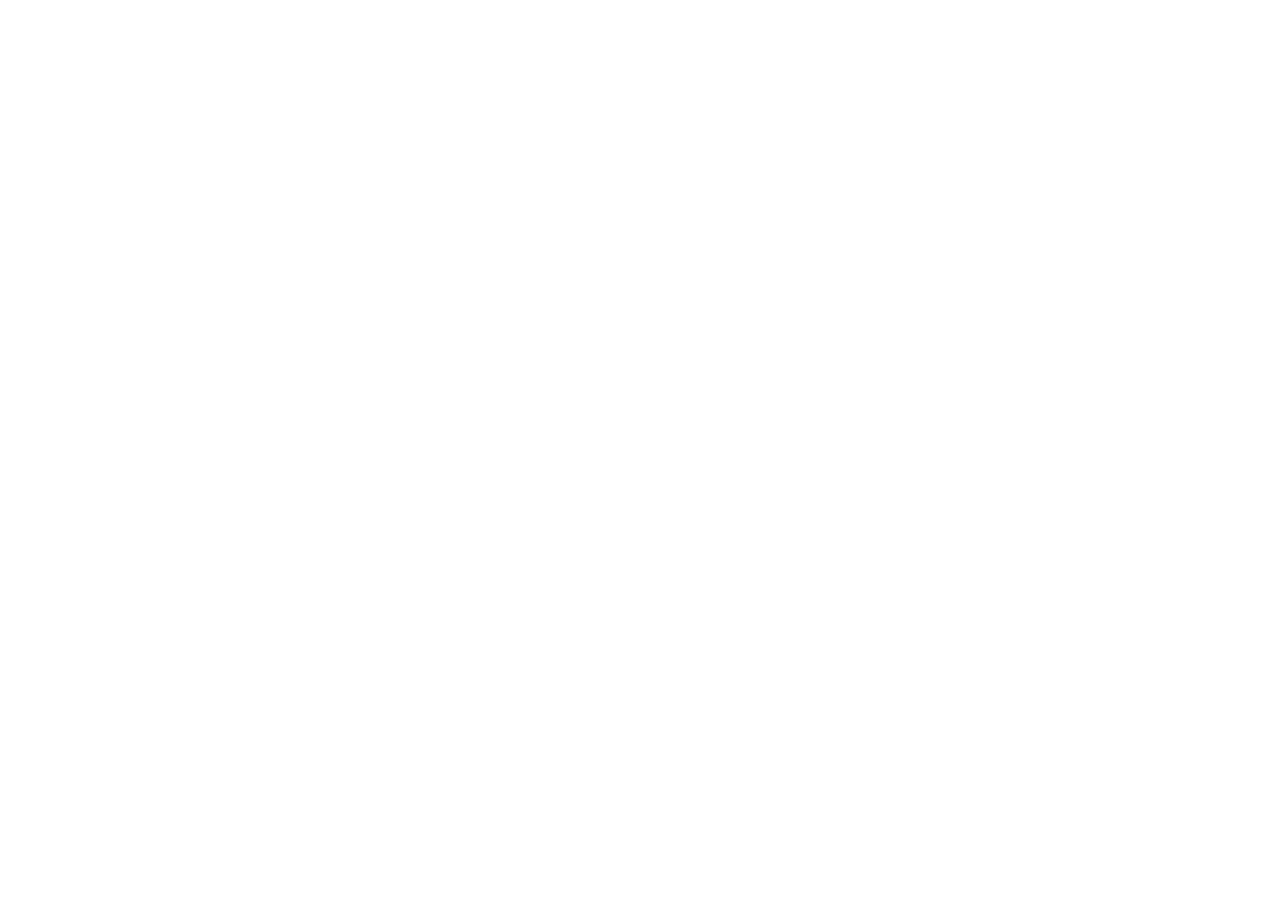
==== albums/nten.html @ c08fbf71 "Rename 1989.html to nten.html" ====
<!DOCTYPE html>
<html lang="en">
<head>
    <meta charset="UTF-8" />
    <meta name="viewport" content="width=device-width, initial-scale=1.0" />
    <link href="https://cdn.jsdelivr.net/npm/bootstrap@5.3.3/dist/css/bootstrap.min.css" rel="stylesheet" 
    integrity="sha384-QWTKZyjpPEjISv5WaRU9OFeRpok6YctnYmDr5pNlyT2bRjXh0JMhjY6hW+ALEwIH" crossorigin="anonymous">
    <link rel="stylesheet" href="../css/style.css">
    <title>1989</title>
    <script src="../js/index.js" defer></script>
    <script src="https://cdn.jsdelivr.net/npm/bootstrap@5.3.3/dist/js/bootstrap.bundle.min.js" 
    integrity="sha384-YvpcrYf0tY3lHB60NNkmXc5s9fDVZLESaAA55NDzOxhy9GkcIdslK1eN7N6jIeHz" crossorigin="anonymous" defer></script>
</head>
<body class="album" id="_1989">
    <!-- <header>1989</header>
    <div class="main">
      <div class="container">
        <h1>General Information</h1>
        <div class="geninfo">
          <img src="img/1989/1989.png" />
          <ul>
            <li><strong>Release date:</strong> October 27, 2014</li>
            <li><strong>Number of songs:</strong> 13</li>
            <li><strong>Genre:</strong> Dance-pop, synth-pop, soft rock, dream-pop</li>
            <li><strong>Label:</strong> Big Machine Records</li>
            <li><strong>Producers:</strong> Taylor Swift & Max Martin <span>(executive producers)</span>, Shellback, Ryan Tedder, Noel Zancanella, Ali Payami, Jack Antonoff, Mattman & Robin, Nathan Chapman, Imogen Heap</li>
          </ul>
        </div>
        <div class="add">
          <figure>
            <img src="img/1989/1989int.png">
            <figcaption><strong>Standard <span>(International)</span></strong></figcaption>
          </figure>
          <figure>
            <img src="img/1989/1989dlx.png">
            <figcaption><strong>Deluxe <span>(US)</span></strong></figcaption>
            <figcaption>Number of songs: 19</figcaption>
          </figure>
          <figure>
            <img src="img/1989/1989dlxint.png">
            <figcaption><strong>Deluxe <span>(International)</span></strong></figcaption>
            <figcaption>Number of songs: 19</figcaption>
          </figure>
        </div>
        <h2>Singles</h2>
      <div class="singles">
        <figure>
          <img src="img/1989/shake.png" />
          <a href="">Shake It Off</span></a>
          <p>August 19, 2014</p>
          <ul>
            <li><a href="https://www.youtube.com/watch?v=nfWlot6h_JM">Music Video</a></li>
          </ul>
        </figure>
        <figure>
            <img src="img/1989/ootw.png" />
            <a href="">Out Of The Woods</a>
            <p>October 14, 2014 <span>(as a promotional single)</span></p>
            <p>January 19, 2016 <span>(as an album's sixth single)</span></p>
            <ul>
                <li><a href="https://www.youtube.com/watch?v=JLf9q36UsBk">Music Video</a></li>
              </ul>
        </figure>
        <figure>
            <img src="img/1989/wtny.png" />
            <a href="">Welcome To New York <span>(promotional single)</span></a>
            <p>October 20, 2014</p>
        </figure>
        <figure>
            <img src="img/1989/blank.png" />
            <a href="">Blank Space</a>
            <p>November 10, 2014</p>
            <ul>
                <li><a href="https://www.youtube.com/watch?v=e-ORhEE9VVg">Music Video</a></li>
              </ul>
        </figure>
        <figure>
            <img src="img/1989/style.png" />
            <a href="">Style</a>
            <p>February 9, 2015</p>
            <ul>
                <li><a href="https://www.youtube.com/watch?v=-CmadmM5cOk">Music Video</a></li>
              </ul>
        </figure>
        <figure>
            <img src="img/1989/1989dlx.png" />
            <a href="">Wonderland <span>(promotional single)</span></a>
            <p>March 3, 2015</p>
        </figure>
        <figure>
            <img src="img/1989/1989dlx.png" />
            <a href="">You Are In Love <span>(promotional single)</span></a>
            <p>March 3, 2015</p>
        </figure>
        <figure>
            <img src="img/1989/new.png" />
            <a href="">New Romantics</a>
            <p>March 3, 2015 <span>(as a promotional single)</span></p>
            <p>February 23, 2016 <span>(as an album's seventh single)</span></p>
            <ul>
                <li><a href="https://www.youtube.com/watch?v=wyK7YuwUWsU">Music Video</a></li>
              </ul>
        </figure>
        <figure>
            <img src="img/1989/bad.png" />
            <a href="">Bad Blood</span></a>
            <p>May 17, 2015</p>
            <ul>
              <li><a href="https://www.youtube.com/watch?v=QcIy9NiNbmo">Music Video</a></li>
            </ul>
        </figure>
        <figure>
            <img src="img/1989/wildest.png" />
            <a href="">Wildest Dreams</a>
            <p>August 31, 2015</p>
            <ul>
                <li><a href="https://www.youtube.com/watch?v=-CmadmM5cOk">Music Video</a></li>
              </ul>
        </figure>
      </div>
      <h2>Remixes & other versions</h2>
        <div class="singles">
            <figure>
                <img src="img/1989/1989dlx.png" />
                <a href="">I Know Places <span>(Voice Memo)</span></a>
                <p>October 27, 2014</p>
            </figure>
            <figure>
                <img src="img/1989/1989dlx.png" />
                <a href="">I Wish You Would <span>(Voice Memo)</span></a>
                <p>October 27, 2014</p>
              </figure>
              <figure>
                <img src="img/1989/1989dlx.png" />
                <a href="">Blank Space <span>(Voice Memo)</span></a>
                <p>October 27, 2014</p>
              </figure>
              <figure>
                <img src="img/1989/wildremix.png" />
                <a href="">Wildest Dreams <span>(R3hab Remix)</span></a>
                <p>October 15, 2015</p>
              </figure>
        </div>
        <h1>Taylor's Version</h1>
        <div class="geninfo">
          <img src="img/1989/1989tv.png" />
          <ul>
            <li><strong>Release date:</strong> October 27, 2023</li>
            <li><strong>Number of songs:</strong> 21</li>
            <li><strong>Genre:</strong> Dance-pop, synth-pop, soft rock, dream-pop</li>
            <li><strong>Label:</strong> Republic Records</li>
            <li><strong>Producers:</strong> NDA</li>
          </ul>
        </div>
        <div class="add">
          <figure>
            <img src="img/1989/1989tvsun.png">
            <figcaption><strong>Sunrise Boulevard Yellow Edition</strong></figcaption>
          </figure>
          <figure>
            <img src="img/1989/1989tvaqua.png">
            <figcaption><strong>Aquamarine Green Edition</strong></figcaption>
          </figure>
        </div>
        <h2>Singles</h2>
        <div class="singles">
            <figure>
                <img src="img/1989/wildtv.png" />
                <a href="">Wildest Dreams <span>(promotional single)</span></a>
                <p>September 17, 2021</p>
            </figure>
            <figure>
                <img src="img/1989/thistv.png" />
                <a href="">This Love <span>(promotional single)</span></a>
                <p>May 6, 2022</p>
                <ul>
                  <li><a href="https://www.youtube.com/watch?v=mvxQYPR4lmU">Lyric Video</a></li>
                </ul>
            </figure>
        </div>
        <h1>Tracklist</h1>
          <div class="tracks"></div>
      </div>
    </div> -->
</body>
</html>
---- css/style.css ----
@import url('fonts.css');
@import url('reset.css');

* {
    color: white;
    text-align: center;
}
a {
    color: white;
    text-decoration: none;
}
#main .row > * {
    padding: 0;
    flex: 1 0 auto;
}

.accordion {
    --bs-accordion-bg: none;
    --bs-accordion-border-color: none;
    --bs-accordion-border-width: none;
    --bs-accordion-border-radius: none;
    --bs-accordion-btn-color: white;
    --bs-accordion-active-color: white;
    --bs-accordion-active-bg: none;
    --bs-accordion-btn-focus-box-shadow: none;
    margin-bottom: 1em;
}
.accordion-header {
    cursor: pointer;
}
.accordion-button {
    font-size: inherit;
}

.album-card {
    display: flex;
    flex-direction: column;
}
.album-card img {
    width: 320px;
    margin: 50px auto 30px auto;
    transition-duration: .5s;
}
.album-card img:hover {
    transform: scale(0.85);
}

#main section,
.album h1 {
    font-size: 1.6em;
}
#main section div {
    transition: border-color .2s;
}
#main h1,
.album header {
    height: 68px;
    text-shadow: 2px 2px 2px black;
}
#main .red h1,
#main ._1989 h1, 
#main .lover h1,
#main .folklore h1, 
#main .evermore h1 {
    text-shadow: 2px 2px 2px rgba(0, 0, 0, .5);
}
#main .ttpd h1 {
    text-shadow: none;
}
#main h1,
.album h1 {
    padding: 0.7em 0;
}
#main a {
    display: block;
    width: 50%;
    border-bottom: 3px solid rgba(0,0,0,.1);
    border-radius: 5px;
    padding: 7px;
    margin: 0 auto 1em auto;
    transition-duration: .1s;
    font-family: 'NeueHaasDisplay';
    background-color: rgba(0,0,0,.1);
    position: relative;
}
#main .taylor-swift h1 {
    font-size: 0.9em;
    padding: 1em 0;
}
#main .fearless h1 {
    font-weight: 200;
    text-transform: uppercase;
}
#main .speak-now h1 {
    padding: 1.5em 0 0 0; 
}
#main .red h1 {
    text-transform: uppercase;
    font-size: 1.4em;
    letter-spacing: 0.5px;
    padding: 0.3em 0;
}
#main .reputation h1 {
    padding: 0.6em 0;
}
#main .ttpd h1, 
#ttpd header {
    font-size: 1em;
    padding: 0.8em 0;
    letter-spacing: 1px;
}

.album header {
    position: sticky;
    width: 100%;
    top: 0;
    box-shadow: 0 0 20px rgba(0, 0, 0, .8);
    z-index: 1000;
}
.album main {
    width: 100%;
    padding: 2em 0;
    font-family: Montserrat;
}
.content {
    width: 70%;
    background-color: rgba(255, 255, 255, .2);
    border: 5px solid white;
    border-radius: 20px;
    padding: 2em;
    margin: 0 auto;
}

h2 {
    border: 5px solid white;
    border-radius: 15px;
    font-size: 2em;
    padding: 0.45em 0;
}
h2:hover {
    background-image: linear-gradient(to right, transparent, rgba(255, 255, 255, .5) 50%, transparent);
}
h3 {
    margin: 1em;
    font-size: 1.75em;
    background-color: rgba(255, 255, 255, .3);
    border-radius: 15px;
    padding: 0.45em 0;
}

.gen-info img {
    margin: 0 2em;
    transition-duration: .5s;
    width: 350px;
}
.gen-info img, .add img {
    box-shadow: 0 0 30px rgba(0, 0, 0, .5);
    border-radius: 10px;
}
.gen-info img:hover, .add img:hover {
    transform: scale(1.05);
}
.gen-info ul {
    list-style-type: none;
    font-size: 1.5em;
}
.gen-info li {
    text-align: start;
}
.gen-info li span:first-child {
    font-weight: bold;
}

.editions div img {
    width: 200px;
    box-shadow: 0 0 10px rgba(0, 0, 0, .5);
    border-radius: 5px;
}
.editions .row {
    gap: 2em 0;
    justify-content: center;
}
.editions h4 {
    font-size: 1.5em;
    font-weight: bold;
}

.singles, .add {
    display: flex;
    justify-content: center;
    flex-flow: row wrap;
}
.singles img {
    width: 100px;
    height: 100px;
}
/* .singles li, .singles p, span {
    font-size: smaller;
} */
.singles ul {
    margin-top: 0.5em;
}
.singles figure {
    background-color: white;
    margin: 2em 1em;
    border-radius: 10px;
    transition-duration: .5s;
    padding: 1em;
    flex: 0 1 170px;
    box-shadow: 0 0 10px rgba(0, 0, 0, .5);
}
.singles figure:hover {
    transform: scale(1.1);
}
.singles figure a {
    display: block;
    text-decoration: none;
}
.singles figure img {
    box-shadow: 0 0 15px rgba(0, 0, 0, .5);
}
.singles figure > a {
    font-weight: bold;
    color: black;
    margin: 0.5em 0;
}
.singles figure a:hover, .add figcaption a:hover {
    text-decoration: underline;
}
.singles figure p {
    border: 1px solid gray;
    border-left: none;
    border-right: none;
    padding: 0.5em 0;
}
.singles figure p:nth-of-type(2) {
    border-top: none;
}
li a {
    display: inline;
}
.add {
    border-top: 3px dashed white;
}
.add figure {
    padding: 1.5em;
    width: 25%;
}
.add img {
    width: 200px;
    height: 200px;
    transition-duration: .5s;
}
.add figure figcaption:nth-child(2) {
    margin: 1em;
}
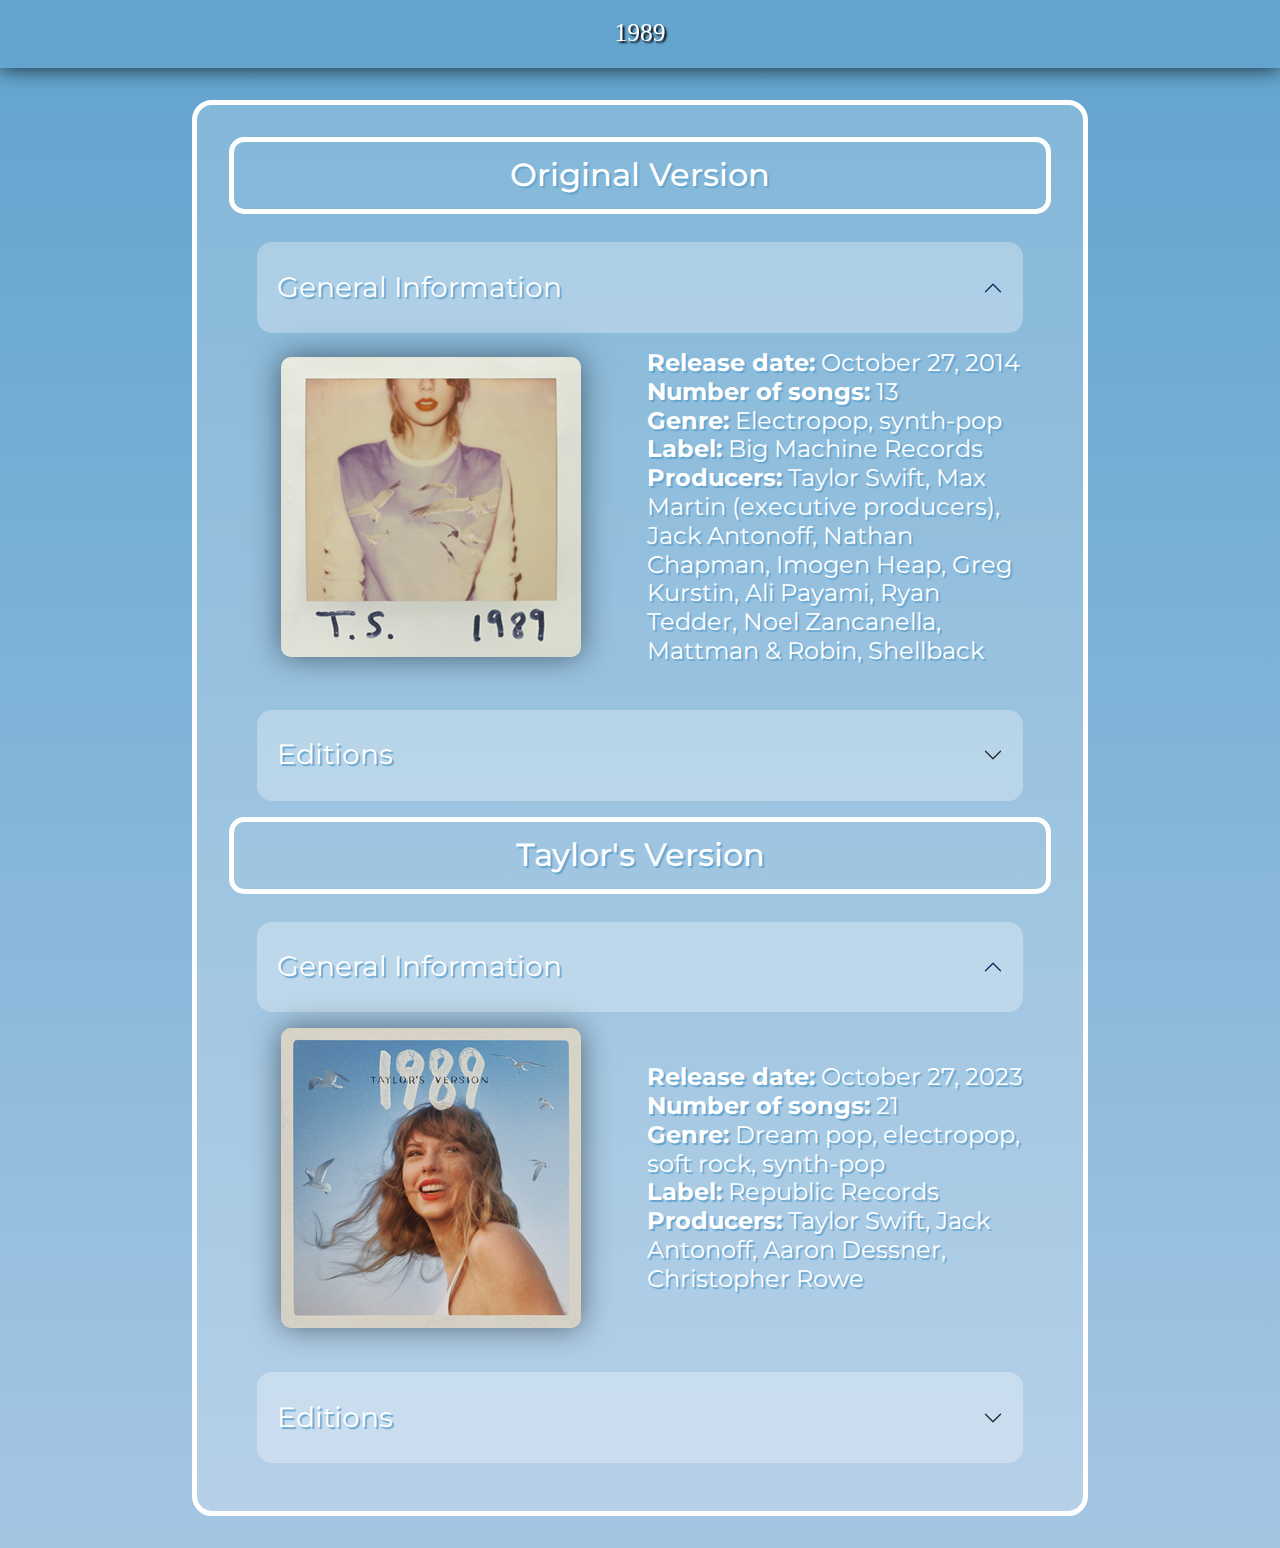
==== commit 479f396d: "Update nten.html id change" ====
--- a/albums/nten.html
+++ b/albums/nten.html
@@ -11,7 +11,7 @@
     <script src="https://cdn.jsdelivr.net/npm/bootstrap@5.3.3/dist/js/bootstrap.bundle.min.js" 
     integrity="sha384-YvpcrYf0tY3lHB60NNkmXc5s9fDVZLESaAA55NDzOxhy9GkcIdslK1eN7N6jIeHz" crossorigin="anonymous" defer></script>
 </head>
-<body class="album" id="_1989">
+<body class="album" id="nten">
     <!-- <header>1989</header>
     <div class="main">
       <div class="container">
